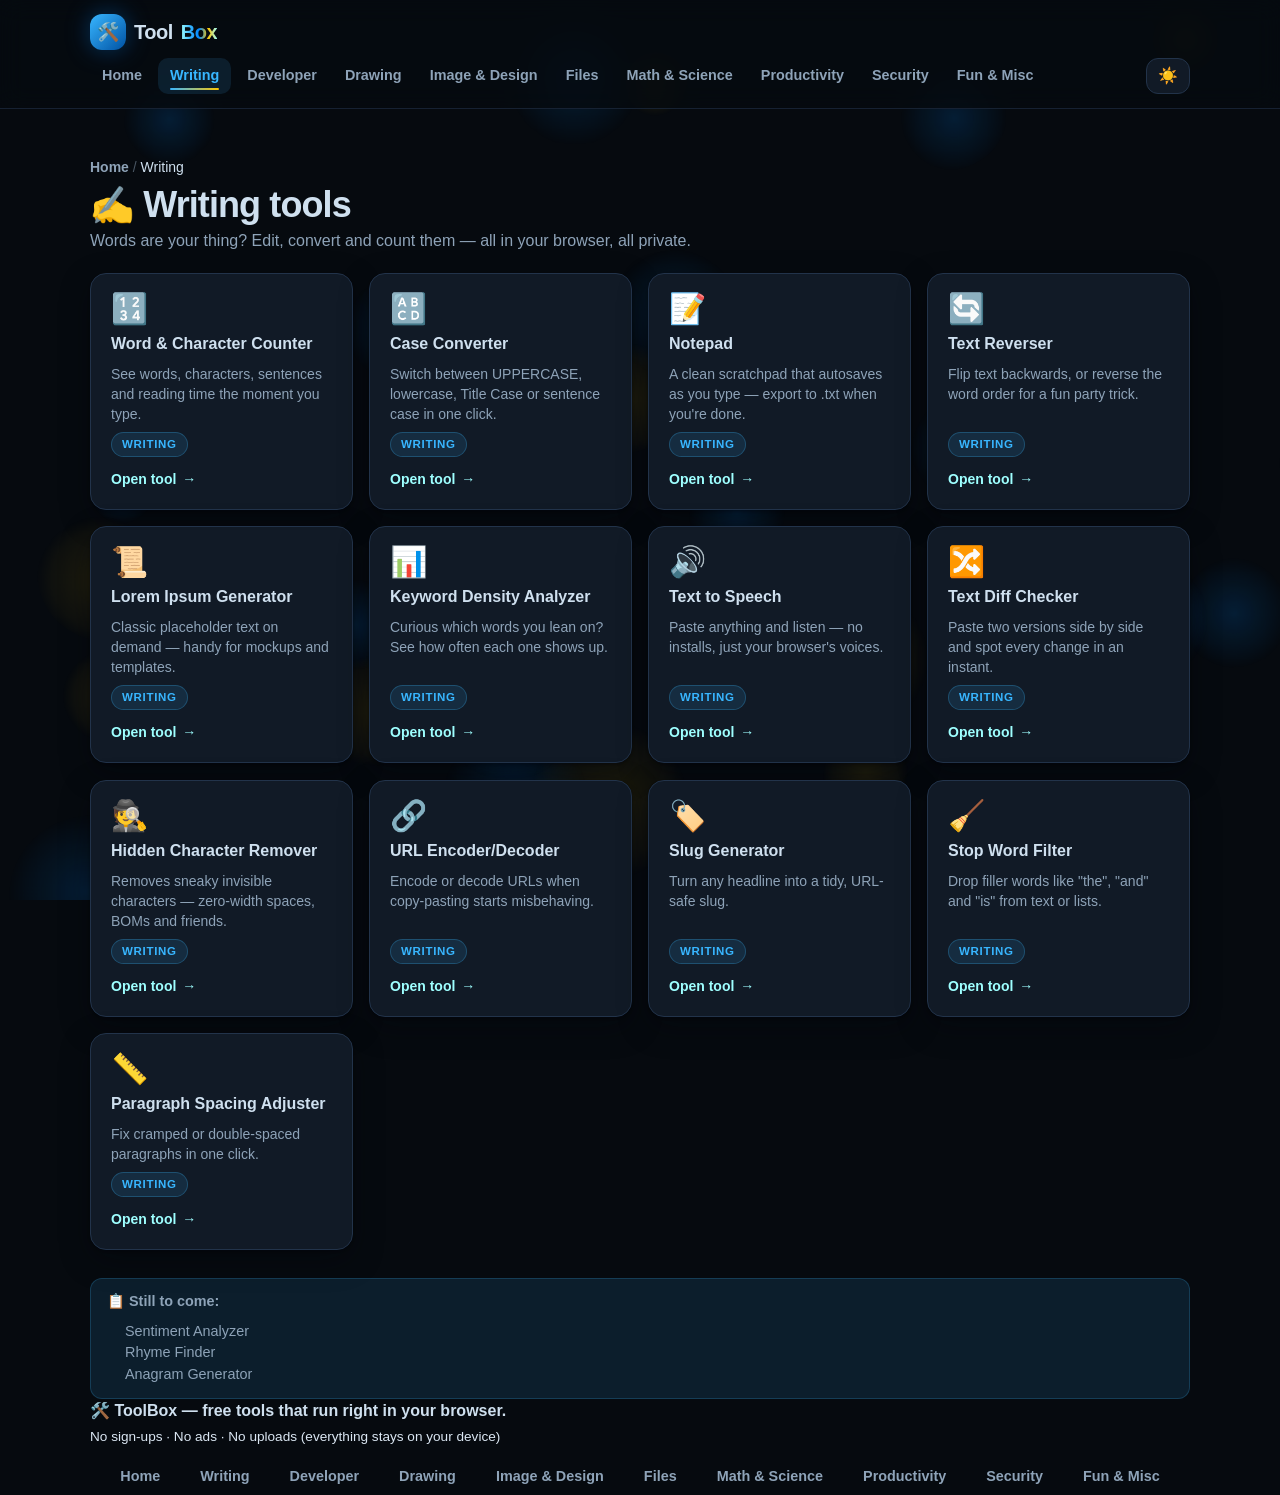
==== category.html @ 026ea510 "Optimize Photo Editor, Image to ASCII, and site interactions Photo Editor and Image to ASCII had the" ====
<!DOCTYPE html>
<html lang="en">
<head>
  <meta charset="UTF-8">
  <meta name="viewport" content="width=device-width, initial-scale=1">
  <title>Tools by category · ToolBox</title>
  <meta name="description" content="Browse free browser-based tools by category on ToolBox.">
  <link rel="icon" href="data:image/svg+xml,%3Csvg xmlns='http://www.w3.org/2000/svg' viewBox='0 0 100 100'%3E%3Ctext y='.9em' font-size='90'%3E🛠️%3C/text%3E%3C/svg%3E">
  <link rel="stylesheet" href="css/style.css?v=12">
  <link rel="stylesheet" href="css/tailwind.css?v=1">
</head>
<body>
  <header id="site-header" class="sticky top-0 z-50 border-b border-day-200/70 bg-day-50/80 backdrop-blur-md transition-colors duration-300 dark:border-night-600/60 dark:bg-night-950/80"></header>
  <main id="page" data-route="category"></main>
  <footer id="site-footer"></footer>
  <script src="js/site.js?v=20"></script>
</body>
</html>
---- css/style.css ----
/* ===== ToolBox · Cobalt theme (Tailwind powers the shell; this powers the tools) ===== */
* { margin: 0; padding: 0; box-sizing: border-box; }

:root {
  --bg: #060a0f;
  --surface: #111a26;
  --card: #111a26;
  --text: #dbe7f3;
  --muted: #8ea3b8;
  --border: #22334a;
  --accent: #38b6ff;
  --accent-strong: #0088ff;
  --accent-soft: rgba(56, 182, 255, 0.12);
  --accent-2: #ffc600;
  --danger: #ff5f6b;
  --ok: #4ade80;
  --radius: 16px;
  --shadow: 0 1px 3px rgba(2, 6, 12, 0.45), 0 10px 30px rgba(2, 6, 12, 0.35);
}

[data-theme="dark"] {
  --bg: #060a0f;
  --surface: #111a26;
  --card: #111a26;
  --text: #dbe7f3;
  --muted: #8ea3b8;
  --border: #22334a;
  --accent: #38b6ff;
  --accent-strong: #0088ff;
  --accent-soft: rgba(56, 182, 255, 0.12);
  --shadow: 0 1px 3px rgba(2, 6, 12, 0.45), 0 10px 30px rgba(2, 6, 12, 0.35);
}

[data-theme="light"] {
  --bg: #f4f8fc;
  --surface: #ffffff;
  --card: #ffffff;
  --text: #0f172a;
  --muted: #64748b;
  --border: #d7e5f1;
  --accent: #0088ff;
  --accent-strong: #0066cc;
  --accent-soft: rgba(0, 136, 255, 0.1);
  --accent-2: #d97706;
  --shadow: 0 1px 3px rgba(15, 23, 42, 0.08), 0 8px 24px rgba(15, 23, 42, 0.06);
}

html { scroll-behavior: smooth; overflow-x: clip; }

body {
  font-family: -apple-system, BlinkMacSystemFont, "Segoe UI", Roboto, "Helvetica Neue", Arial, sans-serif;
  -webkit-font-smoothing: antialiased;
  -webkit-tap-highlight-color: transparent;
  overflow-x: clip;
  background: var(--bg);
  color: var(--text);
  line-height: 1.6;
  min-height: 100vh;
  display: flex;
  flex-direction: column;
  transition: background 0.35s ease, color 0.35s ease;
}

button, a { touch-action: manipulation; }

a { color: var(--accent); }
a:hover { text-decoration: underline; }

::selection { background: rgba(0, 136, 255, 0.28); color: #fff; }

:focus-visible { outline: 2px solid var(--accent); outline-offset: 2px; }

/* ===== Scrollbar ===== */
::-webkit-scrollbar { width: 10px; height: 10px; }
::-webkit-scrollbar-track { background: var(--bg); }
::-webkit-scrollbar-thumb {
  background: linear-gradient(180deg, #1d2c3d, #22334a);
  border-radius: 999px;
  border: 2px solid var(--bg);
}
::-webkit-scrollbar-thumb:hover { background: var(--accent-strong); }
* { scrollbar-width: thin; scrollbar-color: #22334a var(--bg); }

/* ===== Keyframes ===== */
@keyframes cardIn {
  from { opacity: 0; transform: translateY(26px) scale(0.98); }
  to { opacity: 1; transform: translateY(0) scale(1); }
}
@keyframes pulseGlow {
  0%, 100% { opacity: 0.45; }
  50% { opacity: 1; }
}

/* ===== Reveal-on-scroll (cards) ===== */
body.js .reveal { opacity: 0; }
body.js .reveal.in { animation: cardIn 0.7s cubic-bezier(0.22, 1, 0.36, 1) both; }

/* ===== Header ===== */
.site-header {
  transition: background 0.3s ease, border-color 0.3s ease;
}

.icon-btn {
  background: var(--surface);
  border: 1px solid var(--border);
  color: var(--text);
  border-radius: 12px;
  padding: 9px 11px;
  font-size: 1rem;
  cursor: pointer;
  line-height: 1;
  transition: transform 0.25s cubic-bezier(0.22, 1, 0.36, 1), background 0.25s ease, border-color 0.25s ease, box-shadow 0.25s ease;
}
.icon-btn:hover {
  transform: rotate(20deg) scale(1.08);
  background: var(--accent-soft);
  border-color: var(--accent);
  box-shadow: 0 0 16px rgba(0, 136, 255, 0.25);
}

/* Nav pills with animated underline */
.nav-pill {
  position: relative;
  padding: 7px 12px;
  border-radius: 10px;
  font-size: 0.9rem;
  font-weight: 600;
  color: var(--muted);
  text-decoration: none;
  white-space: nowrap;
  flex-shrink: 0;
  transition: color 0.25s ease, background 0.25s ease;
}

/* Single swipeable row of nav pills on small screens */
.nav-scroll {
  scrollbar-width: none;
  -webkit-overflow-scrolling: touch;
}
.nav-scroll::-webkit-scrollbar { display: none; }
.nav-pill::after {
  content: "";
  position: absolute;
  left: 12px;
  right: 12px;
  bottom: 4px;
  height: 2px;
  border-radius: 2px;
  background: linear-gradient(90deg, var(--accent), var(--accent-2));
  transform: scaleX(0);
  transform-origin: left;
  transition: transform 0.3s cubic-bezier(0.22, 1, 0.36, 1);
}
.nav-pill:hover { color: var(--text); background: var(--accent-soft); text-decoration: none; }
.nav-pill:hover::after, .nav-pill.active::after { transform: scaleX(1); }
.nav-pill.active { color: var(--accent); background: var(--accent-soft); }

/* Animated cobalt gradient text (logo + hero) */
.cobalt-grad {
  background-image: linear-gradient(90deg, #9effff 0%, #38b6ff 25%, #0088ff 50%, #ffc600 75%, #9effff 100%);
  -webkit-background-clip: text;
  background-clip: text;
  color: transparent;
}

/* ===== Ambient background orbs (small, search-glow scale, random wander) ===== */
.bg-orbs {
  position: fixed;
  inset: 0;
  z-index: -1;
  overflow: hidden;
  pointer-events: none;
}
.bg-orb {
  position: absolute;
  /* Blob silhouette is set per-orb as a static border-radius (random in JS).
     Animated border-radius repaints every frame, so we only animate
     transform here — that stays on the GPU compositor. */
  will-change: transform;
  animation: orbWander var(--dur, 18s) ease-in-out infinite var(--dir, alternate);
  animation-delay: var(--delay, -3s);
}
@keyframes orbWander {
  0% { transform: translate(0, 0) scale(1, 1) rotate(0deg); }
  12.5% { transform: translate(var(--w1x, 40px), var(--w1y, 30px)) scale(1.07, 0.95) rotate(3deg); }
  25% { transform: translate(var(--w2x, -35px), var(--w2y, -25px)) scale(0.95, 1.06) rotate(-4deg); }
  37.5% { transform: translate(var(--w3x, 25px), var(--w3y, -40px)) scale(1.05, 0.97) rotate(2deg); }
  50% { transform: translate(var(--w4x, -30px), var(--w4y, 35px)) scale(0.97, 1.07) rotate(-3deg); }
  62.5% { transform: translate(var(--w5x, 45px), var(--w5y, -15px)) scale(1.06, 0.96) rotate(4deg); }
  75% { transform: translate(var(--w6x, -20px), var(--w6y, 40px)) scale(0.94, 1.05) rotate(-2deg); }
  87.5% { transform: translate(var(--w7x, 35px), var(--w7y, 20px)) scale(1.04, 0.98) rotate(3deg); }
  100% { transform: translate(var(--w8x, -40px), var(--w8y, -30px)) scale(1, 1) rotate(0deg); }
}

/* Hero ambient glow */
.hero { position: relative; z-index: 0; }
.hero::before {
  content: "";
  position: absolute;
  top: -15%;
  left: 10%;
  right: 10%;
  height: 65%;
  background: radial-gradient(ellipse at center, rgba(0, 136, 255, 0.16), rgba(158, 255, 255, 0.05) 45%, transparent 70%);
  pointer-events: none;
  z-index: -1;
  animation: pulseGlow 6s ease-in-out infinite;
}

/* ===== Gooey search (magicui GooeyInput style) ===== */
.gooey-search { isolation: isolate; }
.gooey-bg {
  position: absolute;
  inset: -24% -10%;
  border-radius: 999px;
  opacity: 0.75;
  z-index: -1;
  pointer-events: none;
  transition: opacity 0.4s ease;
}
.gooey-search:focus-within .gooey-bg { opacity: 1; }
.gooey-orb {
  position: absolute;
  border-radius: 50%;
  /* Blur lives on the orbs (not the container) so each orb blurs once on its
     own layer — its transform animation then stays GPU-compositor-only. */
  filter: blur(18px);
  will-change: transform;
}
.gooey-orb-1 {
  width: 65%;
  height: 150%;
  left: -12%;
  top: -25%;
  background: radial-gradient(circle, rgba(0, 136, 255, 0.5), rgba(56, 182, 255, 0.22) 55%, transparent 75%);
  animation: gooeyFloat 7s ease-in-out infinite;
}
.gooey-orb-2 {
  width: 55%;
  height: 140%;
  right: -8%;
  bottom: -30%;
  background: radial-gradient(circle, rgba(158, 255, 255, 0.38), rgba(255, 198, 0, 0.1) 55%, transparent 75%);
  animation: gooeyFloat 9s ease-in-out infinite reverse;
}
@keyframes gooeyFloat {
  0%, 100% { transform: translate(0, 0) scale(1); }
  33% { transform: translate(9%, -7%) scale(1.12); }
  66% { transform: translate(-7%, 6%) scale(0.94); }
}
.gooey-follow {
  position: absolute;
  top: 0;
  left: 0;
  width: 96px;
  height: 96px;
  border-radius: 50%;
  background: radial-gradient(circle, rgba(0, 136, 255, 0.45), rgba(158, 255, 255, 0.18) 55%, transparent 70%);
  filter: blur(6px);
  pointer-events: none;
  opacity: 0;
  transition: opacity 0.3s ease;
  z-index: 10;
  will-change: transform;
}
.gooey-input { position: relative; z-index: 1; }

/* ===== Buttons / controls ===== */
.btn {
  display: inline-flex;
  align-items: center;
  gap: 8px;
  padding: 10px 18px;
  border-radius: 12px;
  border: 1px solid var(--border);
  background: var(--surface);
  color: var(--text);
  font: inherit;
  font-weight: 600;
  font-size: 0.92rem;
  cursor: pointer;
  transition: transform 0.2s cubic-bezier(0.22, 1, 0.36, 1), box-shadow 0.2s ease, background 0.2s ease, border-color 0.2s ease, color 0.2s ease;
}
.btn:hover {
  transform: translateY(-2px);
  background: var(--accent-soft);
  border-color: var(--accent);
  box-shadow: 0 6px 20px rgba(0, 136, 255, 0.15);
}
.btn:active { transform: translateY(0) scale(0.98); }
.btn.primary {
  background: linear-gradient(135deg, #0088ff, #38b6ff);
  border-color: transparent;
  color: #fff;
  box-shadow: 0 4px 16px rgba(0, 136, 255, 0.35);
}
.btn.primary:hover {
  background: linear-gradient(135deg, #0072e0, #22aaff);
  box-shadow: 0 6px 26px rgba(0, 136, 255, 0.5);
}
.btn.ghost { background: transparent; }
.btn.danger { color: var(--danger); }
.btn.danger:hover { background: rgba(255, 95, 107, 0.12); box-shadow: 0 6px 20px rgba(255, 95, 107, 0.15); }
.btn.active {
  background: linear-gradient(135deg, #0088ff, #38b6ff);
  border-color: transparent;
  color: #fff;
  box-shadow: 0 4px 16px rgba(0, 136, 255, 0.35);
}
.btn:disabled { opacity: 0.45; cursor: not-allowed; transform: none; box-shadow: none; }

.controls {
  display: flex;
  flex-wrap: wrap;
  align-items: center;
  gap: 12px;
  margin-bottom: 16px;
}
.controls label { display: inline-flex; align-items: center; gap: 8px; font-size: 0.9rem; font-weight: 600; cursor: pointer; }

/* ===== Inputs ===== */
input[type="text"], input[type="number"], input[type="date"], select, textarea {
  font: inherit;
  color: var(--text);
  background: var(--bg);
  border: 1px solid var(--border);
  border-radius: 12px;
  outline: none;
  transition: border-color 0.2s ease, box-shadow 0.2s ease, background 0.2s ease;
}
input[type="text"]:focus, input[type="number"]:focus, input[type="date"]:focus, select:focus, textarea:focus {
  border-color: var(--accent);
  box-shadow: 0 0 0 3px var(--accent-soft);
}

input[type="color"] {
  width: 44px;
  height: 32px;
  padding: 2px;
  border: 1px solid var(--border);
  border-radius: 8px;
  background: var(--surface);
  cursor: pointer;
}
input[type="range"] { accent-color: var(--accent); cursor: pointer; }
input[type="checkbox"], input[type="radio"] { accent-color: var(--accent); width: 16px; height: 16px; cursor: pointer; }

select { padding: 9px 12px; font-size: 0.9rem; cursor: pointer; }

textarea {
  width: 100%;
  min-height: 200px;
  padding: 14px;
  font-size: 1rem;
  resize: vertical;
}
textarea.mono { font-family: ui-monospace, SFMono-Regular, Menlo, Consolas, monospace; font-size: 0.85rem; }
textarea[readonly] { color: var(--muted); }

/* ===== Swatches ===== */
.swatches { display: flex; flex-wrap: wrap; gap: 8px; }
.swatch {
  width: 28px;
  height: 28px;
  border-radius: 8px;
  border: 2px solid var(--border);
  cursor: pointer;
  padding: 0;
  transition: transform 0.15s ease;
}
.swatch:hover { transform: scale(1.12); }
.swatch.active { border-color: var(--text); box-shadow: 0 0 0 2px var(--accent-soft); }
.swatch.lg { width: 40px; height: 40px; border-radius: 10px; }

/* ===== Tool pages ===== */
.tool-body {
  background: var(--surface);
  border: 1px solid var(--border);
  border-radius: var(--radius);
  padding: 24px;
  margin-top: 22px;
  box-shadow: var(--shadow);
  animation: cardIn 0.5s cubic-bezier(0.22, 1, 0.36, 1) both;
}

.tag {
  align-self: flex-start;
  font-size: 0.72rem;
  font-weight: 700;
  text-transform: uppercase;
  letter-spacing: 0.06em;
  color: var(--accent);
  background: var(--accent-soft);
  border: 1px solid rgba(56, 182, 255, 0.25);
  padding: 3px 10px;
  border-radius: 999px;
}

.badge { display: inline-block; padding: 2px 10px; border-radius: 999px; font-size: 0.75rem; font-weight: 700; }

.note-box {
  background: var(--accent-soft);
  border: 1px solid rgba(56, 182, 255, 0.2);
  color: var(--muted);
  border-radius: 12px;
  padding: 12px 16px;
  font-size: 0.9rem;
  margin-top: 16px;
}
.note-box ul { margin: 8px 0 0 18px; }

.hidden { display: none !important; }

/* ===== Form fields ===== */
.split {
  display: grid;
  grid-template-columns: 1fr 1fr;
  gap: 16px;
  align-items: start;
}
@media (max-width: 720px) { .split { grid-template-columns: 1fr; } }

.field { display: flex; flex-direction: column; gap: 6px; margin-bottom: 14px; }
.field > label, .field > .flabel { font-weight: 600; font-size: 0.9rem; }
.field input[type="text"], .field input[type="number"], .field select, .field input[type="date"] {
  padding: 10px 12px;
}

pre.code-out {
  background: var(--bg);
  border: 1px solid var(--border);
  border-radius: 12px;
  padding: 14px;
  overflow: auto;
  max-height: 260px;
  font-family: ui-monospace, SFMono-Regular, Menlo, Consolas, monospace;
  font-size: 0.85rem;
  color: var(--text);
}

.kv { display: flex; flex-direction: column; gap: 8px; }
.kv .row {
  display: flex;
  justify-content: space-between;
  align-items: center;
  gap: 10px;
  padding: 10px 14px;
  background: var(--bg);
  border: 1px solid var(--border);
  border-radius: 10px;
  font-size: 0.9rem;
  flex-wrap: wrap;
}
.kv .row code { word-break: break-all; color: var(--muted); font-size: 0.8rem; }

table.data { width: 100%; border-collapse: collapse; font-size: 0.9rem; }
table.data th, table.data td { text-align: left; padding: 9px 12px; border-bottom: 1px solid var(--border); }
table.data th { color: var(--muted); font-size: 0.78rem; text-transform: uppercase; letter-spacing: 0.05em; }
table.data tr:last-child td { border-bottom: none; }

/* ===== Stats ===== */
.stats {
  display: grid;
  grid-template-columns: repeat(auto-fit, minmax(140px, 1fr));
  gap: 12px;
  margin-top: 16px;
}
.stat {
  background: var(--bg);
  border: 1px solid var(--border);
  border-radius: 12px;
  padding: 14px;
  text-align: center;
  transition: border-color 0.2s ease, transform 0.2s ease;
}
.stat:hover { border-color: var(--accent); transform: translateY(-2px); }
.stat .num {
  font-size: 1.5rem;
  font-weight: 800;
  line-height: 1.2;
  background: linear-gradient(90deg, var(--accent), #9effff);
  -webkit-background-clip: text;
  background-clip: text;
  color: transparent;
}
.stat .label { font-size: 0.78rem; color: var(--muted); text-transform: uppercase; letter-spacing: 0.05em; }

/* ===== Dropzones & files ===== */
.dropzone {
  border: 2px dashed var(--border);
  border-radius: 14px;
  padding: 40px 20px;
  text-align: center;
  cursor: pointer;
  color: var(--muted);
  transition: border-color 0.2s ease, background 0.2s ease, box-shadow 0.2s ease, transform 0.2s ease;
}
.dropzone:hover { border-color: var(--accent); background: var(--accent-soft); }
.dropzone.drag {
  border-color: var(--accent);
  background: var(--accent-soft);
  box-shadow: 0 0 0 4px rgba(56, 182, 255, 0.12), 0 0 30px rgba(0, 136, 255, 0.2);
  transform: scale(1.01);
}
.dropzone .dz-icon { font-size: 2.2rem; display: block; margin-bottom: 8px; }
.dropzone strong { color: var(--text); }

.file-list { list-style: none; display: flex; flex-direction: column; gap: 8px; margin-top: 14px; }
.file-list li {
  display: flex;
  align-items: center;
  gap: 10px;
  background: var(--bg);
  border: 1px solid var(--border);
  border-radius: 10px;
  padding: 10px 14px;
  font-size: 0.92rem;
  flex-wrap: wrap;
}
.file-list .fname { font-weight: 600; flex: 1; min-width: 120px; word-break: break-all; }
.file-list .fmeta { color: var(--muted); font-size: 0.82rem; }
.file-list .mini-btn {
  background: var(--surface);
  border: 1px solid var(--border);
  border-radius: 8px;
  padding: 4px 9px;
  cursor: pointer;
  font-size: 0.82rem;
  color: var(--text);
  transition: background 0.15s ease, border-color 0.15s ease;
}
.file-list .mini-btn:hover { background: var(--accent-soft); border-color: var(--accent); }
.file-list .mini-btn.rm:hover { background: rgba(255, 95, 107, 0.12); color: var(--danger); }

.preview-img {
  max-width: 100%;
  max-height: 320px;
  border-radius: 12px;
  border: 1px solid var(--border);
  margin-top: 16px;
  display: block;
  background: repeating-conic-gradient(#1d2c3d 0 25%, #111a26 0 50%) 0 0 / 20px 20px;
}

/* ===== Canvas tools ===== */
.canvas-wrap {
  background: #fff;
  border: 1px solid var(--border);
  border-radius: 14px;
  overflow: hidden;
}
.canvas-wrap canvas {
  display: block;
  width: 100%;
  height: auto;
  touch-action: none;
  cursor: crosshair;
}
.pixel-canvas {
  width: 100%;
  aspect-ratio: 1 / 1;
  image-rendering: pixelated;
  background: #fff;
  border: 1px solid var(--border);
  border-radius: 10px;
  display: block;
  touch-action: none;
  cursor: crosshair;
  max-height: 480px;
  margin-inline: auto;
}

/* ===== Misc components ===== */
.strength-bar { height: 10px; border-radius: 999px; background: var(--bg); border: 1px solid var(--border); overflow: hidden; }
.strength-bar > div { height: 100%; width: 0; border-radius: 999px; transition: width 0.25s ease, background 0.25s ease; }

.timer-display {
  font-size: 3.5rem;
  font-weight: 800;
  text-align: center;
  letter-spacing: -0.02em;
  font-variant-numeric: tabular-nums;
  line-height: 1.2;
  background: linear-gradient(90deg, var(--accent), #9effff);
  -webkit-background-clip: text;
  background-clip: text;
  color: transparent;
}

.grad-preview {
  height: 130px;
  border-radius: 14px;
  border: 1px solid var(--border);
  margin-bottom: 16px;
  background: #fff;
}

.big-num { font-size: 2.2rem; font-weight: 800; color: var(--accent); }
.center { text-align: center; }
.muted { color: var(--muted); }
.small { font-size: 0.85rem; }

.diff-add { background: rgba(34, 197, 94, 0.16); }
.diff-del { background: rgba(255, 95, 107, 0.16); }

/* To-do list */
.todo-row {
  display: flex;
  align-items: center;
  gap: 12px;
  padding: 12px 14px;
  background: var(--bg);
  border: 1px solid var(--border);
  border-radius: 12px;
  margin-bottom: 8px;
  transition: border-color 0.2s ease, transform 0.2s ease;
}
.todo-row:hover { border-color: var(--accent); }
.todo-row.done .todo-text { text-decoration: line-through; color: var(--muted); }
.todo-row .todo-text { flex: 1; word-break: break-word; }
.todo-row button { margin-left: 0; }

/* ASCII art */
.ascii-out {
  white-space: pre;
  font-family: ui-monospace, SFMono-Regular, Menlo, Consolas, monospace;
  font-size: 10px;
  line-height: 1.1;
  overflow: auto;
  max-height: 420px;
  background: var(--bg);
  border: 1px solid var(--border);
  border-radius: 12px;
  padding: 14px;
  color: var(--text);
}

/* Calculator */
.calc-grid { display: grid; grid-template-columns: repeat(4, 1fr); gap: 8px; }
.calc-grid button { padding: 14px; font-size: 1.05rem; }
.calc-display {
  width: 100%;
  padding: 14px;
  font-size: 1.6rem;
  font-weight: 700;
  text-align: right;
  background: var(--bg);
  border: 1px solid var(--border);
  border-radius: 12px;
  margin-bottom: 12px;
  font-family: ui-monospace, SFMono-Regular, Menlo, Consolas, monospace;
  color: var(--text);
}

/* ===== Footer ===== */
.site-footer {
  margin-top: auto;
  border-top: 1px solid var(--border);
  padding: 32px 0 40px;
  text-align: center;
  color: var(--muted);
}
.site-footer .footer-nav { display: flex; justify-content: center; gap: 14px; flex-wrap: wrap; margin-top: 10px; }
.site-footer .footer-nav a { color: var(--muted); font-size: 0.9rem; }
.site-footer .footer-nav a:hover { color: var(--accent); text-decoration: none; }

/* ===== Reduced motion ===== */
@media (prefers-reduced-motion: reduce) {
  *, *::before, *::after {
    animation-duration: 0.01ms !important;
    animation-iteration-count: 1 !important;
    transition-duration: 0.01ms !important;
  }
  body.js .reveal { opacity: 1; }
  .hero::before { animation: none; }
}

@media (max-width: 640px) {
  .icon-btn { padding: 8px 9px; }
  .tool-body { padding: 18px; overflow-x: auto; }
}

@media (max-width: 480px) {
  .timer-display { font-size: 2.6rem; }
  .ascii-out { font-size: 9px; }
}
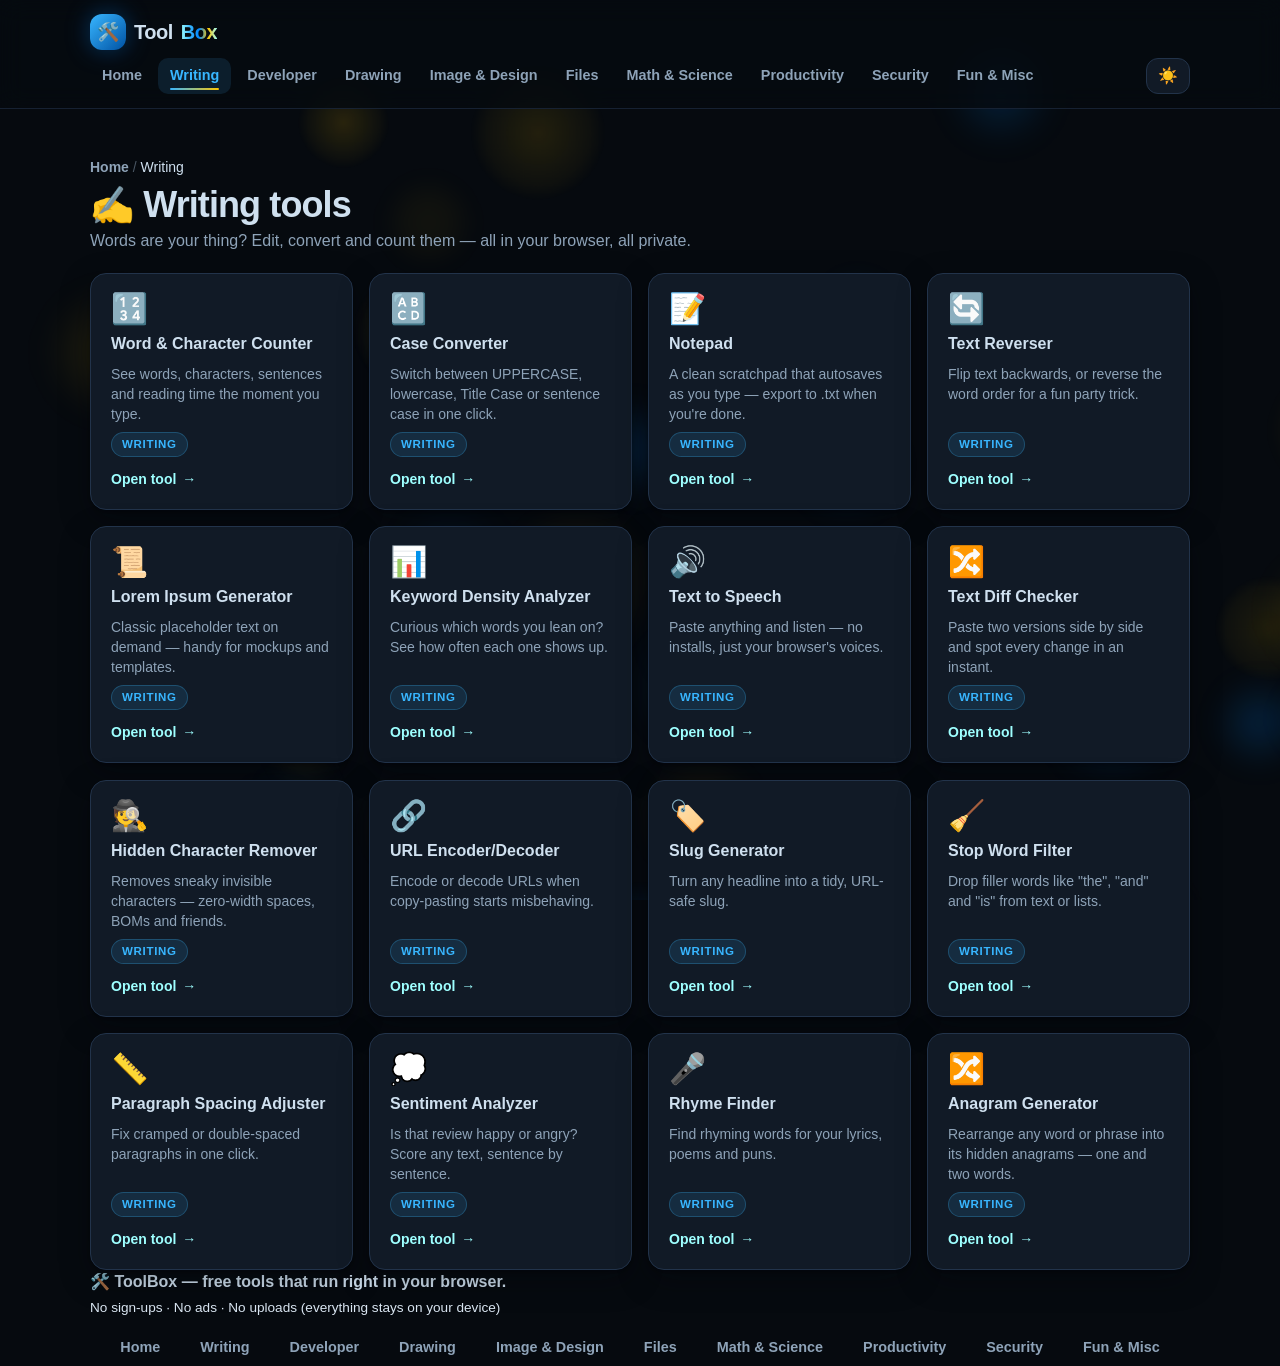
==== commit c3ac3d47: "Add 40+ client-side tools incl. a from-scratch PDF engine, and bring the gooey background to life - " ====
--- a/category.html
+++ b/category.html
@@ -6,13 +6,13 @@
   <title>Tools by category · ToolBox</title>
   <meta name="description" content="Browse free browser-based tools by category on ToolBox.">
   <link rel="icon" href="data:image/svg+xml,%3Csvg xmlns='http://www.w3.org/2000/svg' viewBox='0 0 100 100'%3E%3Ctext y='.9em' font-size='90'%3E🛠️%3C/text%3E%3C/svg%3E">
-  <link rel="stylesheet" href="css/style.css?v=12">
+  <link rel="stylesheet" href="css/style.css?v=13">
   <link rel="stylesheet" href="css/tailwind.css?v=1">
 </head>
 <body>
   <header id="site-header" class="sticky top-0 z-50 border-b border-day-200/70 bg-day-50/80 backdrop-blur-md transition-colors duration-300 dark:border-night-600/60 dark:bg-night-950/80"></header>
   <main id="page" data-route="category"></main>
   <footer id="site-footer"></footer>
-  <script src="js/site.js?v=20"></script>
+  <script src="js/site.js?v=25"></script>
 </body>
 </html>
--- a/css/style.css
+++ b/css/style.css
@@ -177,19 +177,46 @@
      Animated border-radius repaints every frame, so we only animate
      transform here — that stays on the GPU compositor. */
   will-change: transform;
-  animation: orbWander var(--dur, 18s) ease-in-out infinite var(--dir, alternate);
+  animation: orbWander var(--dur, 18s) infinite var(--dir, alternate);
   animation-delay: var(--delay, -3s);
 }
+/* Three motion personalities — same wander points (fed by CSS vars),
+   different per-step easings so each blob looks like it's deciding where
+   to ooze next. Per-keyframe easing affects only the segment it precedes. */
 @keyframes orbWander {
-  0% { transform: translate(0, 0) scale(1, 1) rotate(0deg); }
-  12.5% { transform: translate(var(--w1x, 40px), var(--w1y, 30px)) scale(1.07, 0.95) rotate(3deg); }
-  25% { transform: translate(var(--w2x, -35px), var(--w2y, -25px)) scale(0.95, 1.06) rotate(-4deg); }
-  37.5% { transform: translate(var(--w3x, 25px), var(--w3y, -40px)) scale(1.05, 0.97) rotate(2deg); }
-  50% { transform: translate(var(--w4x, -30px), var(--w4y, 35px)) scale(0.97, 1.07) rotate(-3deg); }
-  62.5% { transform: translate(var(--w5x, 45px), var(--w5y, -15px)) scale(1.06, 0.96) rotate(4deg); }
-  75% { transform: translate(var(--w6x, -20px), var(--w6y, 40px)) scale(0.94, 1.05) rotate(-2deg); }
-  87.5% { transform: translate(var(--w7x, 35px), var(--w7y, 20px)) scale(1.04, 0.98) rotate(3deg); }
-  100% { transform: translate(var(--w8x, -40px), var(--w8y, -30px)) scale(1, 1) rotate(0deg); }
+  0%   { transform: translate(0, 0) rotate(0deg) scale(1, 1); animation-timing-function: ease-in-out; }
+  12.5% { transform: translate(var(--w1x, 40px), var(--w1y, 30px)) rotate(var(--r1, 3deg)) scale(var(--sx1, 1.06), var(--sy1, 0.95)); animation-timing-function: ease-in-out; }
+  25%  { transform: translate(var(--w2x, -35px), var(--w2y, -25px)) rotate(var(--r2, -4deg)) scale(var(--sx2, 0.95), var(--sy2, 1.06)); animation-timing-function: ease-in-out; }
+  37.5% { transform: translate(var(--w3x, 25px), var(--w3y, -40px)) rotate(var(--r3, 2deg)) scale(var(--sx3, 1.05), var(--sy3, 0.97)); animation-timing-function: ease-in-out; }
+  50%  { transform: translate(var(--w4x, -30px), var(--w4y, 35px)) rotate(var(--r4, -3deg)) scale(var(--sx4, 0.97), var(--sy4, 1.07)); animation-timing-function: ease-in-out; }
+  62.5% { transform: translate(var(--w5x, 45px), var(--w5y, -15px)) rotate(var(--r5, 4deg)) scale(var(--sx5, 1.06), var(--sy5, 0.96)); animation-timing-function: ease-in-out; }
+  75%  { transform: translate(var(--w6x, -20px), var(--w6y, 40px)) rotate(var(--r6, -2deg)) scale(var(--sx6, 0.94), var(--sy6, 1.05)); animation-timing-function: ease-in-out; }
+  87.5% { transform: translate(var(--w7x, 35px), var(--w7y, 20px)) rotate(var(--r7, 3deg)) scale(var(--sx7, 1.04), var(--sy7, 0.98)); animation-timing-function: ease-in-out; }
+  100% { transform: translate(var(--w8x, -40px), var(--w8y, -30px)) rotate(var(--r8, 0deg)) scale(var(--sx8, 1), var(--sy8, 1)); }
+}
+@keyframes orbWanderB {
+  /* springy — overshoots and lingers, like a blob tasting its next spot */
+  0%   { transform: translate(0, 0) rotate(0deg) scale(1, 1); animation-timing-function: cubic-bezier(0.34, 1.45, 0.64, 1); }
+  12.5% { transform: translate(var(--w1x, 40px), var(--w1y, 30px)) rotate(var(--r1, 3deg)) scale(var(--sx1, 1.06), var(--sy1, 0.95)); animation-timing-function: cubic-bezier(0.36, 0.05, 0.66, 0.55); }
+  25%  { transform: translate(var(--w2x, -35px), var(--w2y, -25px)) rotate(var(--r2, -4deg)) scale(var(--sx2, 0.95), var(--sy2, 1.06)); animation-timing-function: cubic-bezier(0.34, 1.45, 0.64, 1); }
+  37.5% { transform: translate(var(--w3x, 25px), var(--w3y, -40px)) rotate(var(--r3, 2deg)) scale(var(--sx3, 1.05), var(--sy3, 0.97)); animation-timing-function: cubic-bezier(0.36, 0.05, 0.66, 0.55); }
+  50%  { transform: translate(var(--w4x, -30px), var(--w4y, 35px)) rotate(var(--r4, -3deg)) scale(var(--sx4, 0.97), var(--sy4, 1.07)); animation-timing-function: cubic-bezier(0.34, 1.45, 0.64, 1); }
+  62.5% { transform: translate(var(--w5x, 45px), var(--w5y, -15px)) rotate(var(--r5, 4deg)) scale(var(--sx5, 1.06), var(--sy5, 0.96)); animation-timing-function: cubic-bezier(0.36, 0.05, 0.66, 0.55); }
+  75%  { transform: translate(var(--w6x, -20px), var(--w6y, 40px)) rotate(var(--r6, -2deg)) scale(var(--sx6, 0.94), var(--sy6, 1.05)); animation-timing-function: cubic-bezier(0.34, 1.45, 0.64, 1); }
+  87.5% { transform: translate(var(--w7x, 35px), var(--w7y, 20px)) rotate(var(--r7, 3deg)) scale(var(--sx7, 1.04), var(--sy7, 0.98)); animation-timing-function: cubic-bezier(0.36, 0.05, 0.66, 0.55); }
+  100% { transform: translate(var(--w8x, -40px), var(--w8y, -30px)) rotate(var(--r8, 0deg)) scale(var(--sx8, 1), var(--sy8, 1)); }
+}
+@keyframes orbWanderC {
+  /* heavy-drip — slow heavy pull down, quick elastic snap up */
+  0%   { transform: translate(0, 0) rotate(0deg) scale(1, 1); animation-timing-function: cubic-bezier(0.55, 0.06, 0.68, 0.19); }
+  12.5% { transform: translate(var(--w1x, 40px), var(--w1y, 30px)) rotate(var(--r1, 3deg)) scale(var(--sx1, 1.06), var(--sy1, 0.95)); animation-timing-function: cubic-bezier(0.22, 1.05, 0.36, 1); }
+  25%  { transform: translate(var(--w2x, -35px), var(--w2y, -25px)) rotate(var(--r2, -4deg)) scale(var(--sx2, 0.95), var(--sy2, 1.06)); animation-timing-function: cubic-bezier(0.55, 0.06, 0.68, 0.19); }
+  37.5% { transform: translate(var(--w3x, 25px), var(--w3y, -40px)) rotate(var(--r3, 2deg)) scale(var(--sx3, 1.05), var(--sy3, 0.97)); animation-timing-function: cubic-bezier(0.22, 1.05, 0.36, 1); }
+  50%  { transform: translate(var(--w4x, -30px), var(--w4y, 35px)) rotate(var(--r4, -3deg)) scale(var(--sx4, 0.97), var(--sy4, 1.07)); animation-timing-function: cubic-bezier(0.55, 0.06, 0.68, 0.19); }
+  62.5% { transform: translate(var(--w5x, 45px), var(--w5y, -15px)) rotate(var(--r5, 4deg)) scale(var(--sx5, 1.06), var(--sy5, 0.96)); animation-timing-function: cubic-bezier(0.22, 1.05, 0.36, 1); }
+  75%  { transform: translate(var(--w6x, -20px), var(--w6y, 40px)) rotate(var(--r6, -2deg)) scale(var(--sx6, 0.94), var(--sy6, 1.05)); animation-timing-function: cubic-bezier(0.55, 0.06, 0.68, 0.19); }
+  87.5% { transform: translate(var(--w7x, 35px), var(--w7y, 20px)) rotate(var(--r7, 3deg)) scale(var(--sx7, 1.04), var(--sy7, 0.98)); animation-timing-function: cubic-bezier(0.22, 1.05, 0.36, 1); }
+  100% { transform: translate(var(--w8x, -40px), var(--w8y, -30px)) rotate(var(--r8, 0deg)) scale(var(--sx8, 1), var(--sy8, 1)); }
 }
 
 /* Hero ambient glow */
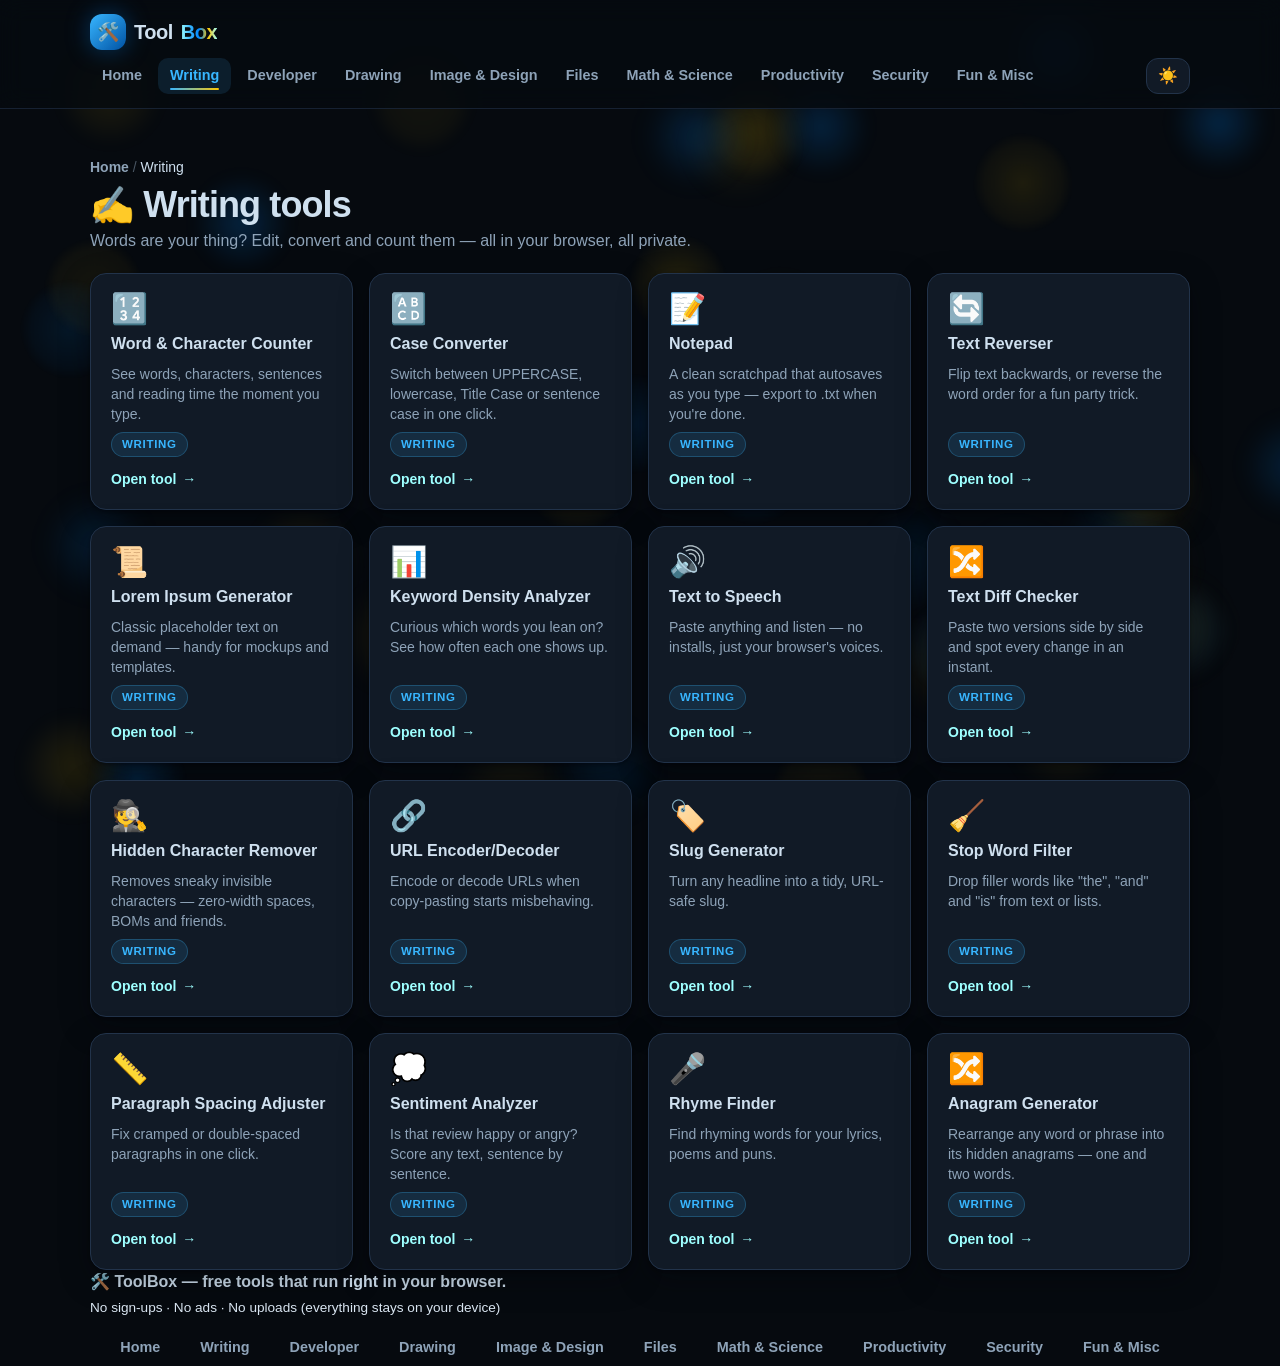
==== commit ba70e800: "Rebuild image-to-ascii ascii-image-converter style and supercharge the anagram dictionary - image-to" ====
--- a/category.html
+++ b/category.html
@@ -6,13 +6,13 @@
   <title>Tools by category · ToolBox</title>
   <meta name="description" content="Browse free browser-based tools by category on ToolBox.">
   <link rel="icon" href="data:image/svg+xml,%3Csvg xmlns='http://www.w3.org/2000/svg' viewBox='0 0 100 100'%3E%3Ctext y='.9em' font-size='90'%3E🛠️%3C/text%3E%3C/svg%3E">
-  <link rel="stylesheet" href="css/style.css?v=13">
+  <link rel="stylesheet" href="css/style.css?v=14">
   <link rel="stylesheet" href="css/tailwind.css?v=1">
 </head>
 <body>
   <header id="site-header" class="sticky top-0 z-50 border-b border-day-200/70 bg-day-50/80 backdrop-blur-md transition-colors duration-300 dark:border-night-600/60 dark:bg-night-950/80"></header>
   <main id="page" data-route="category"></main>
   <footer id="site-footer"></footer>
-  <script src="js/site.js?v=25"></script>
+  <script src="js/site.js?v=26"></script>
 </body>
 </html>
--- a/css/style.css
+++ b/css/style.css
@@ -196,26 +196,26 @@
 }
 @keyframes orbWanderB {
   /* springy — overshoots and lingers, like a blob tasting its next spot */
-  0%   { transform: translate(0, 0) rotate(0deg) scale(1, 1); animation-timing-function: cubic-bezier(0.34, 1.45, 0.64, 1); }
-  12.5% { transform: translate(var(--w1x, 40px), var(--w1y, 30px)) rotate(var(--r1, 3deg)) scale(var(--sx1, 1.06), var(--sy1, 0.95)); animation-timing-function: cubic-bezier(0.36, 0.05, 0.66, 0.55); }
-  25%  { transform: translate(var(--w2x, -35px), var(--w2y, -25px)) rotate(var(--r2, -4deg)) scale(var(--sx2, 0.95), var(--sy2, 1.06)); animation-timing-function: cubic-bezier(0.34, 1.45, 0.64, 1); }
-  37.5% { transform: translate(var(--w3x, 25px), var(--w3y, -40px)) rotate(var(--r3, 2deg)) scale(var(--sx3, 1.05), var(--sy3, 0.97)); animation-timing-function: cubic-bezier(0.36, 0.05, 0.66, 0.55); }
-  50%  { transform: translate(var(--w4x, -30px), var(--w4y, 35px)) rotate(var(--r4, -3deg)) scale(var(--sx4, 0.97), var(--sy4, 1.07)); animation-timing-function: cubic-bezier(0.34, 1.45, 0.64, 1); }
-  62.5% { transform: translate(var(--w5x, 45px), var(--w5y, -15px)) rotate(var(--r5, 4deg)) scale(var(--sx5, 1.06), var(--sy5, 0.96)); animation-timing-function: cubic-bezier(0.36, 0.05, 0.66, 0.55); }
-  75%  { transform: translate(var(--w6x, -20px), var(--w6y, 40px)) rotate(var(--r6, -2deg)) scale(var(--sx6, 0.94), var(--sy6, 1.05)); animation-timing-function: cubic-bezier(0.34, 1.45, 0.64, 1); }
-  87.5% { transform: translate(var(--w7x, 35px), var(--w7y, 20px)) rotate(var(--r7, 3deg)) scale(var(--sx7, 1.04), var(--sy7, 0.98)); animation-timing-function: cubic-bezier(0.36, 0.05, 0.66, 0.55); }
+  0%   { transform: translate(0, 0) rotate(0deg) scale(1, 1); animation-timing-function: cubic-bezier(0.25, 1.7, 0.55, 1); }
+  12.5% { transform: translate(var(--w1x, 40px), var(--w1y, 30px)) rotate(var(--r1, 3deg)) scale(var(--sx1, 1.06), var(--sy1, 0.95)); animation-timing-function: cubic-bezier(0.3, 0.12, 0.5, 0.9); }
+  25%  { transform: translate(var(--w2x, -35px), var(--w2y, -25px)) rotate(var(--r2, -4deg)) scale(var(--sx2, 0.95), var(--sy2, 1.06)); animation-timing-function: cubic-bezier(0.25, 1.7, 0.55, 1); }
+  37.5% { transform: translate(var(--w3x, 25px), var(--w3y, -40px)) rotate(var(--r3, 2deg)) scale(var(--sx3, 1.05), var(--sy3, 0.97)); animation-timing-function: cubic-bezier(0.3, 0.12, 0.5, 0.9); }
+  50%  { transform: translate(var(--w4x, -30px), var(--w4y, 35px)) rotate(var(--r4, -3deg)) scale(var(--sx4, 0.97), var(--sy4, 1.07)); animation-timing-function: cubic-bezier(0.25, 1.7, 0.55, 1); }
+  62.5% { transform: translate(var(--w5x, 45px), var(--w5y, -15px)) rotate(var(--r5, 4deg)) scale(var(--sx5, 1.06), var(--sy5, 0.96)); animation-timing-function: cubic-bezier(0.3, 0.12, 0.5, 0.9); }
+  75%  { transform: translate(var(--w6x, -20px), var(--w6y, 40px)) rotate(var(--r6, -2deg)) scale(var(--sx6, 0.94), var(--sy6, 1.05)); animation-timing-function: cubic-bezier(0.25, 1.7, 0.55, 1); }
+  87.5% { transform: translate(var(--w7x, 35px), var(--w7y, 20px)) rotate(var(--r7, 3deg)) scale(var(--sx7, 1.04), var(--sy7, 0.98)); animation-timing-function: cubic-bezier(0.3, 0.12, 0.5, 0.9); }
   100% { transform: translate(var(--w8x, -40px), var(--w8y, -30px)) rotate(var(--r8, 0deg)) scale(var(--sx8, 1), var(--sy8, 1)); }
 }
 @keyframes orbWanderC {
   /* heavy-drip — slow heavy pull down, quick elastic snap up */
   0%   { transform: translate(0, 0) rotate(0deg) scale(1, 1); animation-timing-function: cubic-bezier(0.55, 0.06, 0.68, 0.19); }
-  12.5% { transform: translate(var(--w1x, 40px), var(--w1y, 30px)) rotate(var(--r1, 3deg)) scale(var(--sx1, 1.06), var(--sy1, 0.95)); animation-timing-function: cubic-bezier(0.22, 1.05, 0.36, 1); }
+  12.5% { transform: translate(var(--w1x, 40px), var(--w1y, 30px)) rotate(var(--r1, 3deg)) scale(var(--sx1, 1.06), var(--sy1, 0.95)); animation-timing-function: cubic-bezier(0.12, 1.35, 0.25, 1); }
   25%  { transform: translate(var(--w2x, -35px), var(--w2y, -25px)) rotate(var(--r2, -4deg)) scale(var(--sx2, 0.95), var(--sy2, 1.06)); animation-timing-function: cubic-bezier(0.55, 0.06, 0.68, 0.19); }
-  37.5% { transform: translate(var(--w3x, 25px), var(--w3y, -40px)) rotate(var(--r3, 2deg)) scale(var(--sx3, 1.05), var(--sy3, 0.97)); animation-timing-function: cubic-bezier(0.22, 1.05, 0.36, 1); }
+  37.5% { transform: translate(var(--w3x, 25px), var(--w3y, -40px)) rotate(var(--r3, 2deg)) scale(var(--sx3, 1.05), var(--sy3, 0.97)); animation-timing-function: cubic-bezier(0.12, 1.35, 0.25, 1); }
   50%  { transform: translate(var(--w4x, -30px), var(--w4y, 35px)) rotate(var(--r4, -3deg)) scale(var(--sx4, 0.97), var(--sy4, 1.07)); animation-timing-function: cubic-bezier(0.55, 0.06, 0.68, 0.19); }
-  62.5% { transform: translate(var(--w5x, 45px), var(--w5y, -15px)) rotate(var(--r5, 4deg)) scale(var(--sx5, 1.06), var(--sy5, 0.96)); animation-timing-function: cubic-bezier(0.22, 1.05, 0.36, 1); }
+  62.5% { transform: translate(var(--w5x, 45px), var(--w5y, -15px)) rotate(var(--r5, 4deg)) scale(var(--sx5, 1.06), var(--sy5, 0.96)); animation-timing-function: cubic-bezier(0.12, 1.35, 0.25, 1); }
   75%  { transform: translate(var(--w6x, -20px), var(--w6y, 40px)) rotate(var(--r6, -2deg)) scale(var(--sx6, 0.94), var(--sy6, 1.05)); animation-timing-function: cubic-bezier(0.55, 0.06, 0.68, 0.19); }
-  87.5% { transform: translate(var(--w7x, 35px), var(--w7y, 20px)) rotate(var(--r7, 3deg)) scale(var(--sx7, 1.04), var(--sy7, 0.98)); animation-timing-function: cubic-bezier(0.22, 1.05, 0.36, 1); }
+  87.5% { transform: translate(var(--w7x, 35px), var(--w7y, 20px)) rotate(var(--r7, 3deg)) scale(var(--sx7, 1.04), var(--sy7, 0.98)); animation-timing-function: cubic-bezier(0.12, 1.35, 0.25, 1); }
   100% { transform: translate(var(--w8x, -40px), var(--w8y, -30px)) rotate(var(--r8, 0deg)) scale(var(--sx8, 1), var(--sy8, 1)); }
 }
 
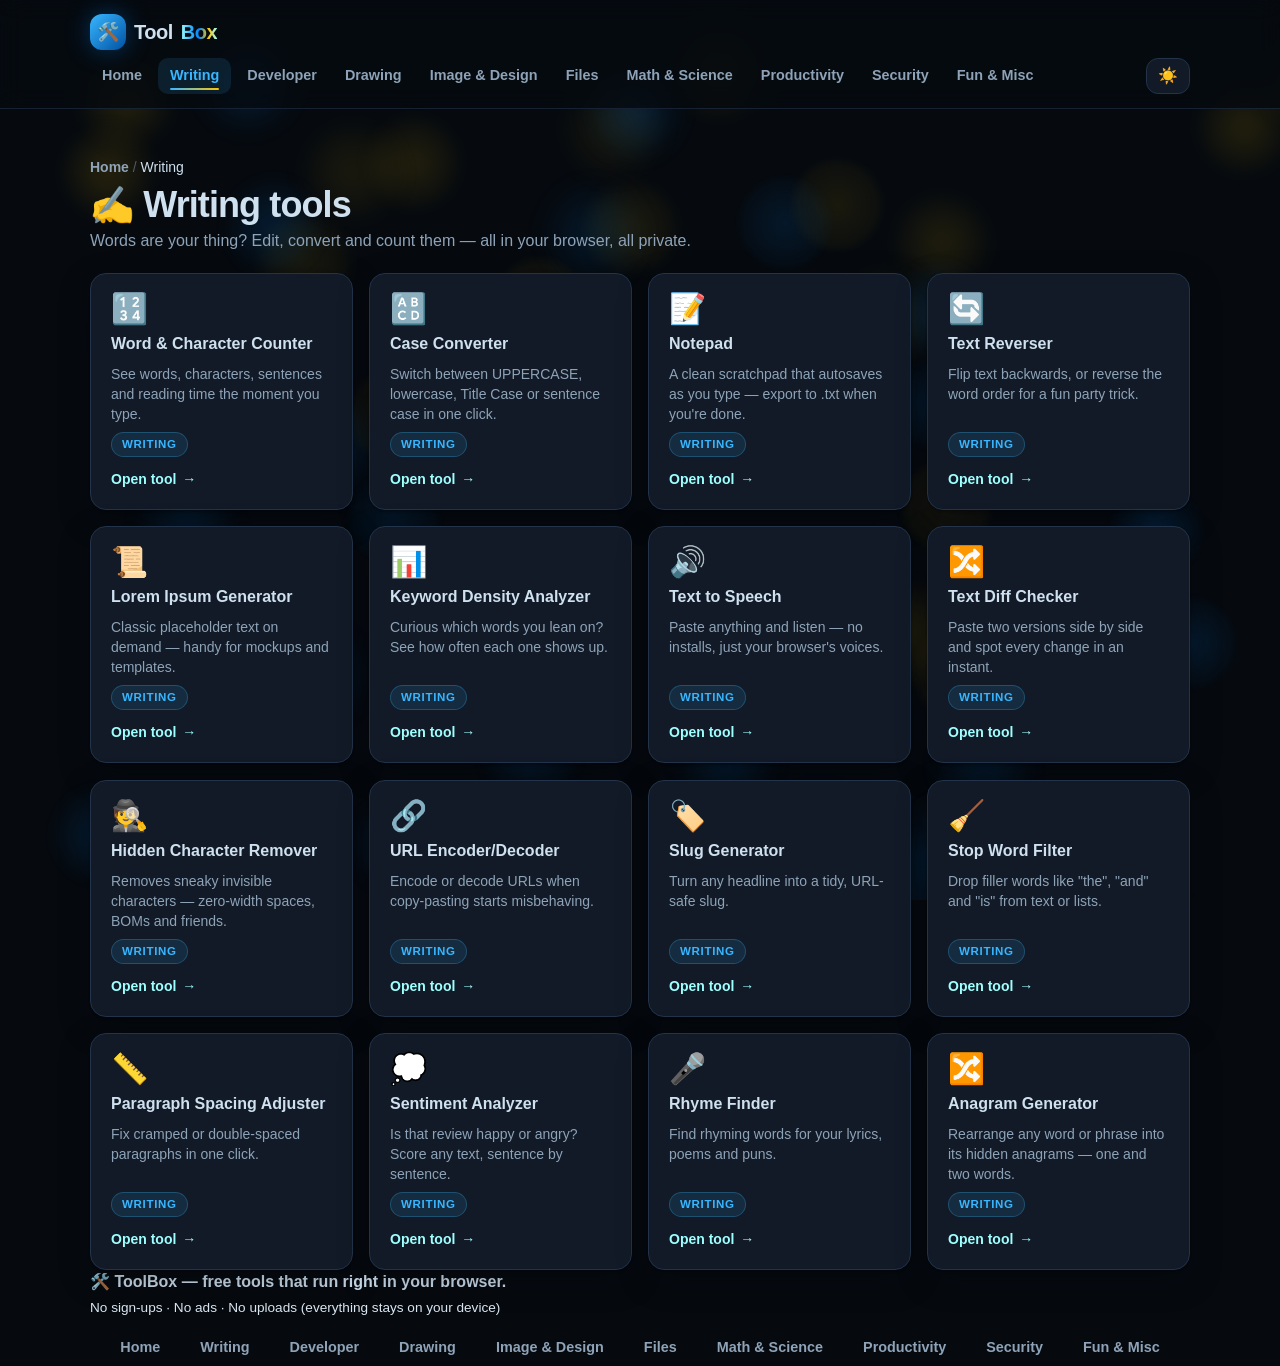
==== commit 60547f38: "Add button hover/click sounds and show the intro once per session Wire Assets/button-hover.mp3 and b" ====
--- a/category.html
+++ b/category.html
@@ -13,6 +13,6 @@
   <header id="site-header" class="sticky top-0 z-50 border-b border-day-200/70 bg-day-50/80 backdrop-blur-md transition-colors duration-300 dark:border-night-600/60 dark:bg-night-950/80"></header>
   <main id="page" data-route="category"></main>
   <footer id="site-footer"></footer>
-  <script src="js/site.js?v=26"></script>
+  <script src="js/site.js?v=27"></script>
 </body>
 </html>
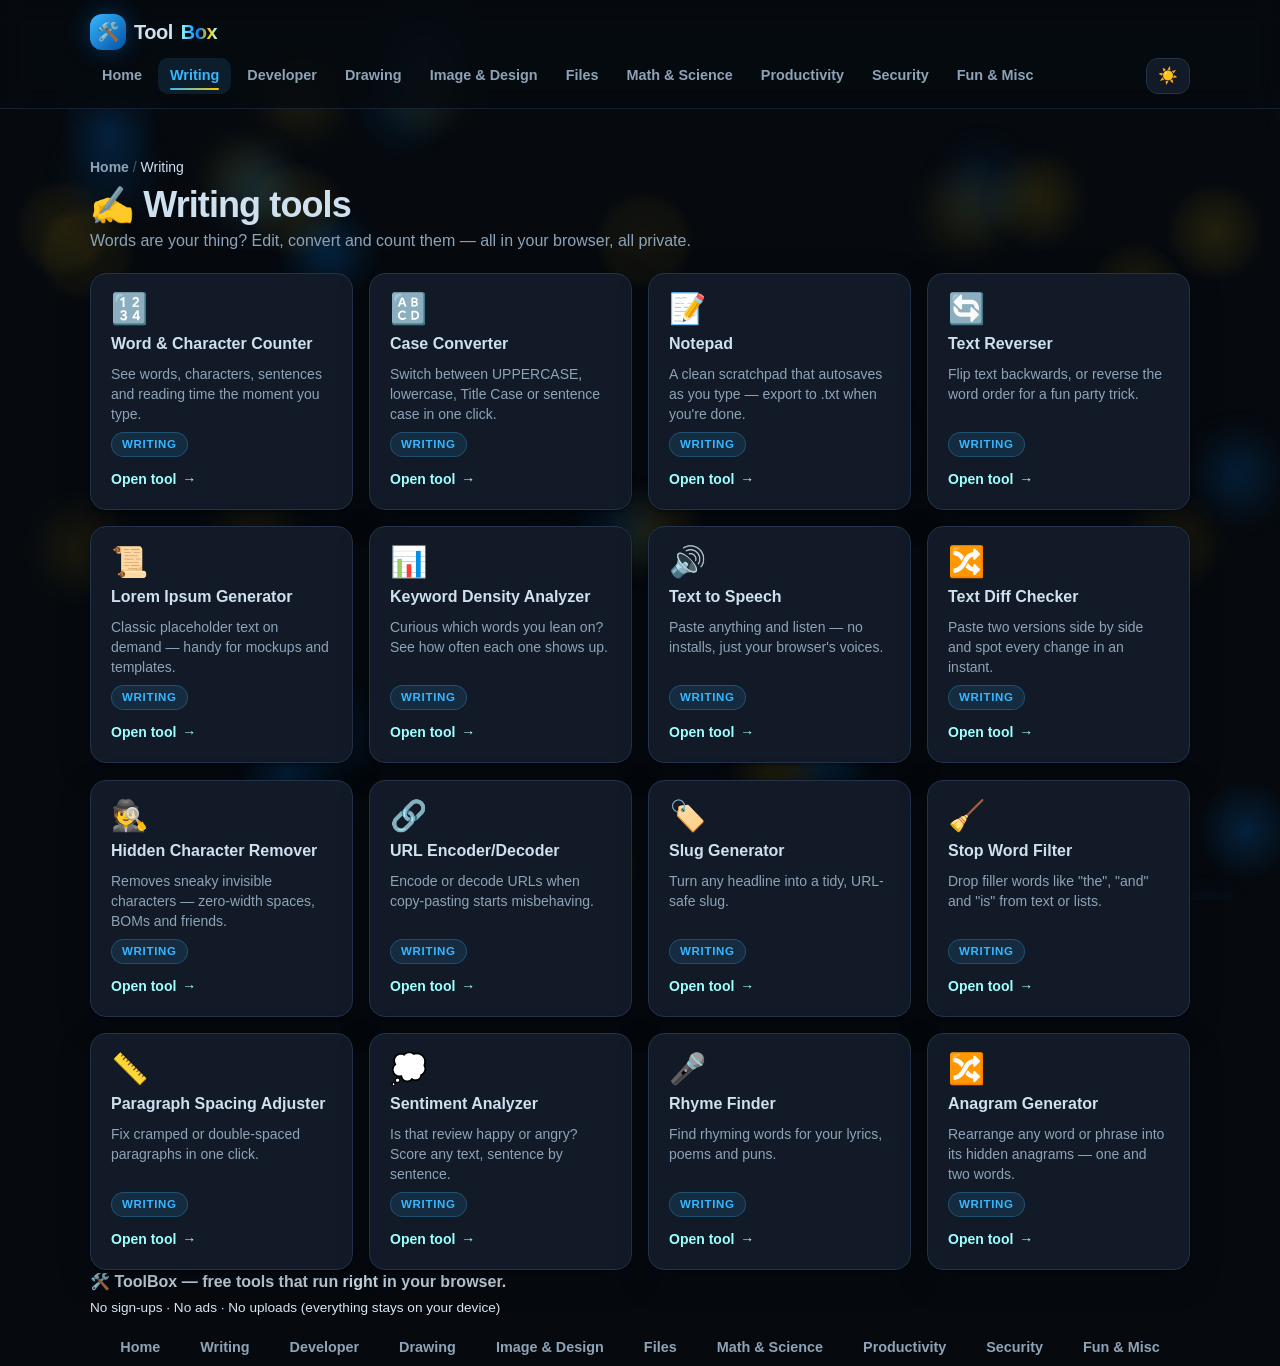
==== commit f0cea4d8: "Crank button sound volumes so hover and click are clearly audible Hover 0.45 -> 0.9, click 0.8 -> 1." ====
--- a/category.html
+++ b/category.html
@@ -13,6 +13,6 @@
   <header id="site-header" class="sticky top-0 z-50 border-b border-day-200/70 bg-day-50/80 backdrop-blur-md transition-colors duration-300 dark:border-night-600/60 dark:bg-night-950/80"></header>
   <main id="page" data-route="category"></main>
   <footer id="site-footer"></footer>
-  <script src="js/site.js?v=27"></script>
+  <script src="js/site.js?v=28"></script>
 </body>
 </html>
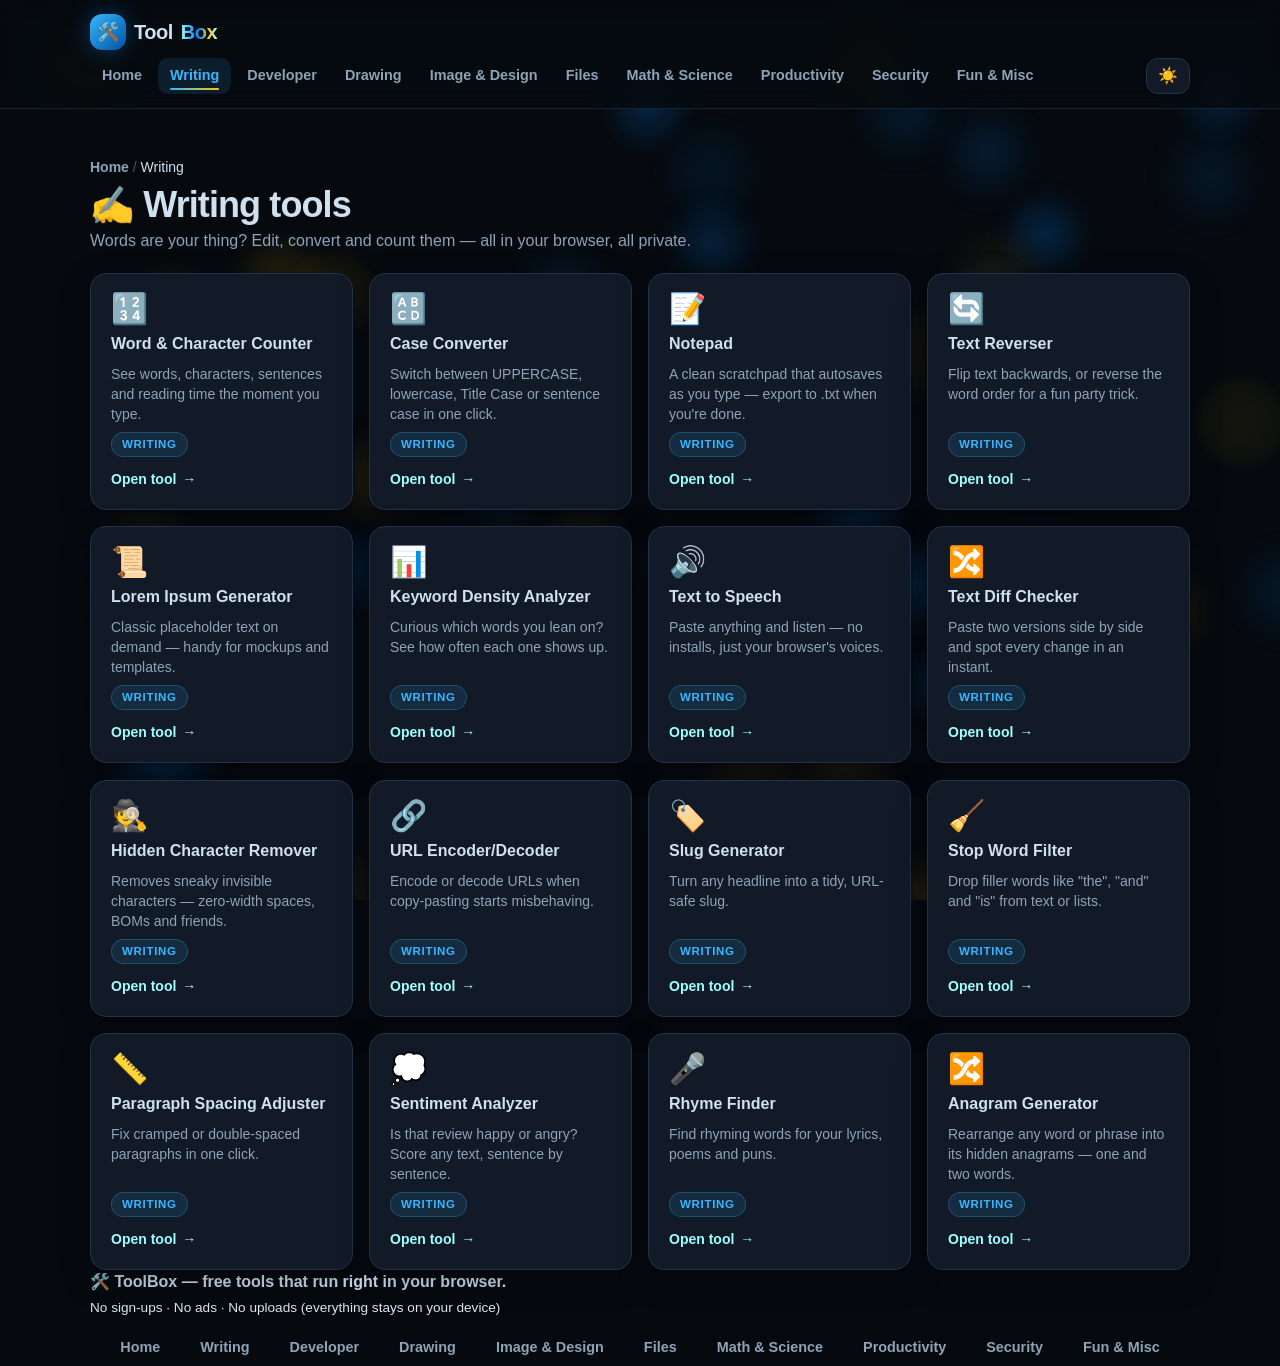
==== commit 1ddf2157: "Fix click sound getting cut off on navigation buttons Fire the click sound on pointerdown so presses" ====
--- a/category.html
+++ b/category.html
@@ -13,6 +13,6 @@
   <header id="site-header" class="sticky top-0 z-50 border-b border-day-200/70 bg-day-50/80 backdrop-blur-md transition-colors duration-300 dark:border-night-600/60 dark:bg-night-950/80"></header>
   <main id="page" data-route="category"></main>
   <footer id="site-footer"></footer>
-  <script src="js/site.js?v=28"></script>
+  <script src="js/site.js?v=29"></script>
 </body>
 </html>
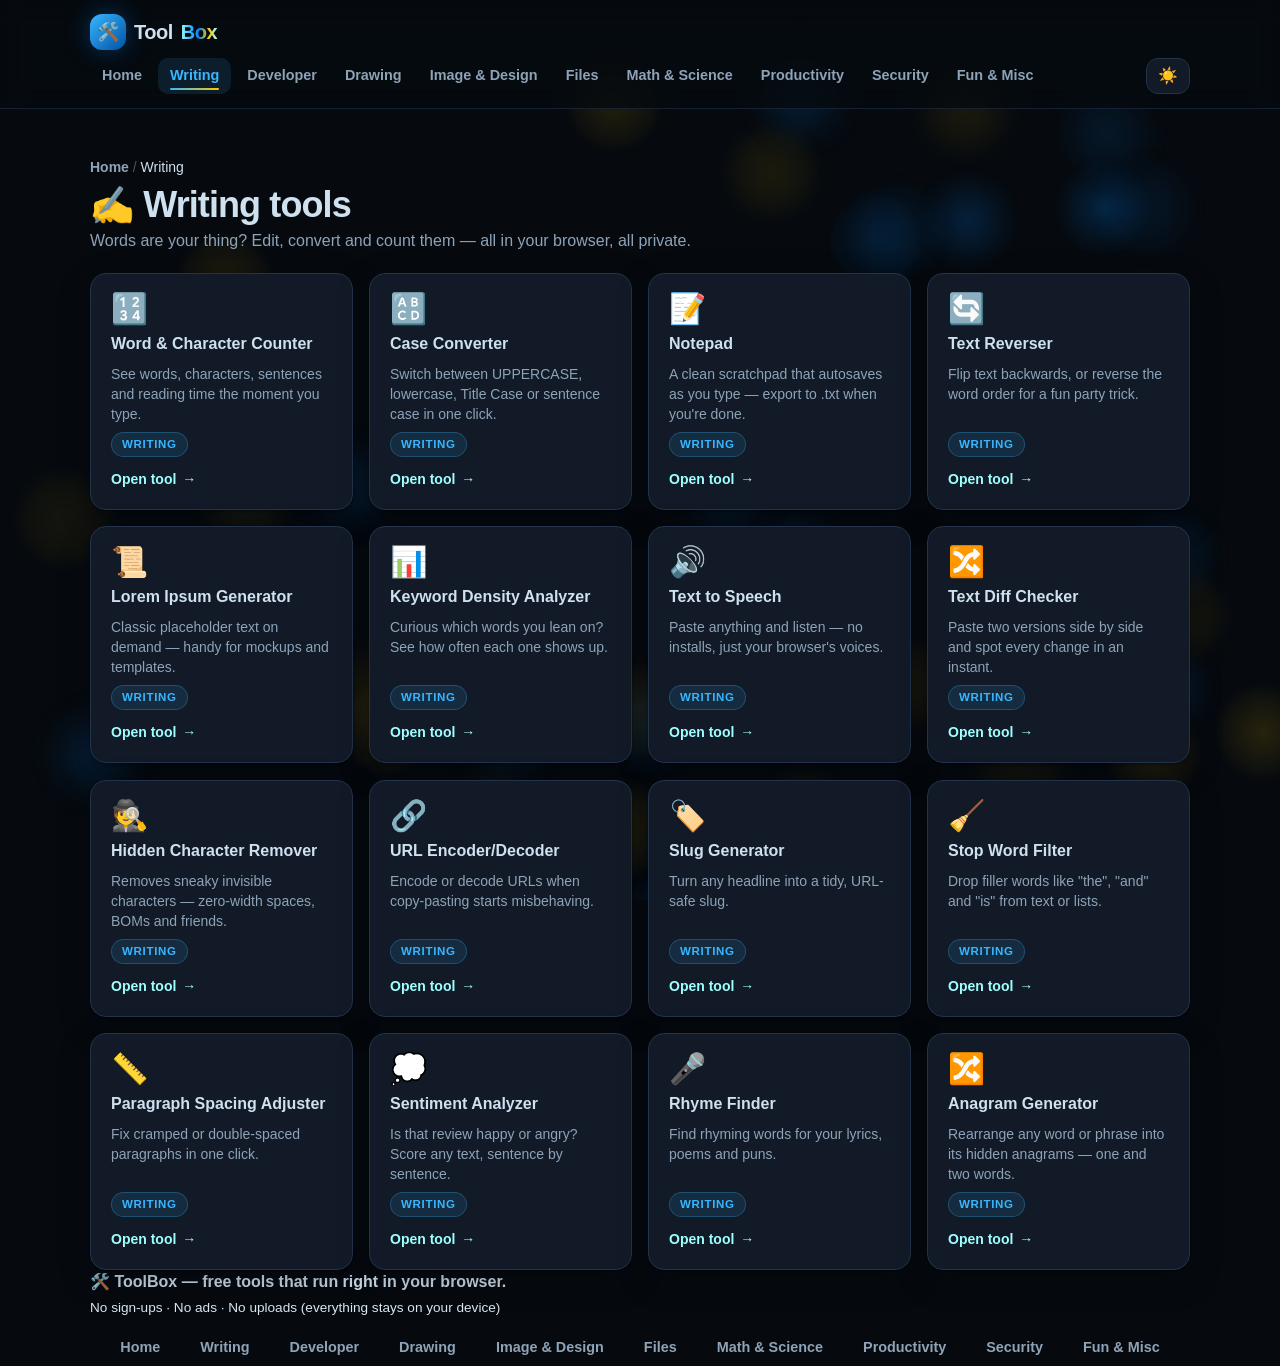
==== commit 11dc2300: "Add live tool counter under the search bar in headline gradient style The counter is computed from t" ====
--- a/category.html
+++ b/category.html
@@ -6,13 +6,13 @@
   <title>Tools by category · ToolBox</title>
   <meta name="description" content="Browse free browser-based tools by category on ToolBox.">
   <link rel="icon" href="data:image/svg+xml,%3Csvg xmlns='http://www.w3.org/2000/svg' viewBox='0 0 100 100'%3E%3Ctext y='.9em' font-size='90'%3E🛠️%3C/text%3E%3C/svg%3E">
-  <link rel="stylesheet" href="css/style.css?v=14">
+  <link rel="stylesheet" href="css/style.css?v=15">
   <link rel="stylesheet" href="css/tailwind.css?v=1">
 </head>
 <body>
   <header id="site-header" class="sticky top-0 z-50 border-b border-day-200/70 bg-day-50/80 backdrop-blur-md transition-colors duration-300 dark:border-night-600/60 dark:bg-night-950/80"></header>
   <main id="page" data-route="category"></main>
   <footer id="site-footer"></footer>
-  <script src="js/site.js?v=29"></script>
+  <script src="js/site.js?v=31"></script>
 </body>
 </html>
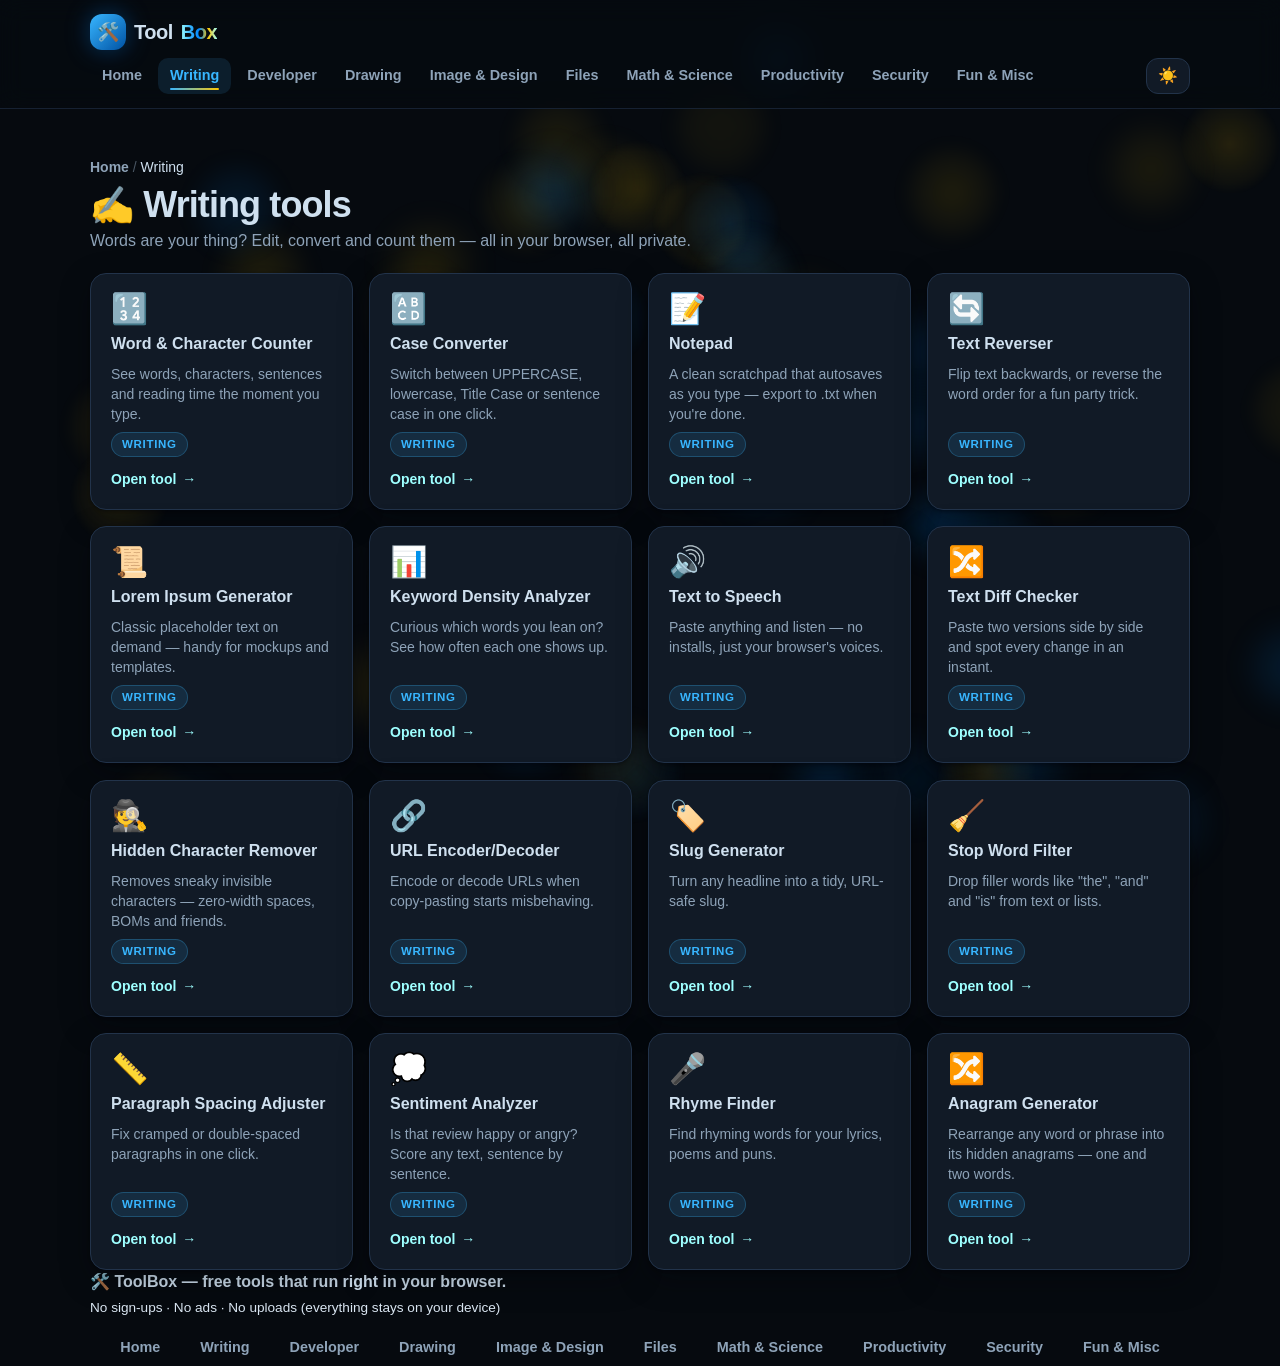
==== commit 144a8ce0: "Fix Spiral Art: Archimedean radius blew up off-canvas, Animate never drew The Archimedean arm scaled" ====
--- a/category.html
+++ b/category.html
@@ -13,6 +13,6 @@
   <header id="site-header" class="sticky top-0 z-50 border-b border-day-200/70 bg-day-50/80 backdrop-blur-md transition-colors duration-300 dark:border-night-600/60 dark:bg-night-950/80"></header>
   <main id="page" data-route="category"></main>
   <footer id="site-footer"></footer>
-  <script src="js/site.js?v=31"></script>
+  <script src="js/site.js?v=32"></script>
 </body>
 </html>
